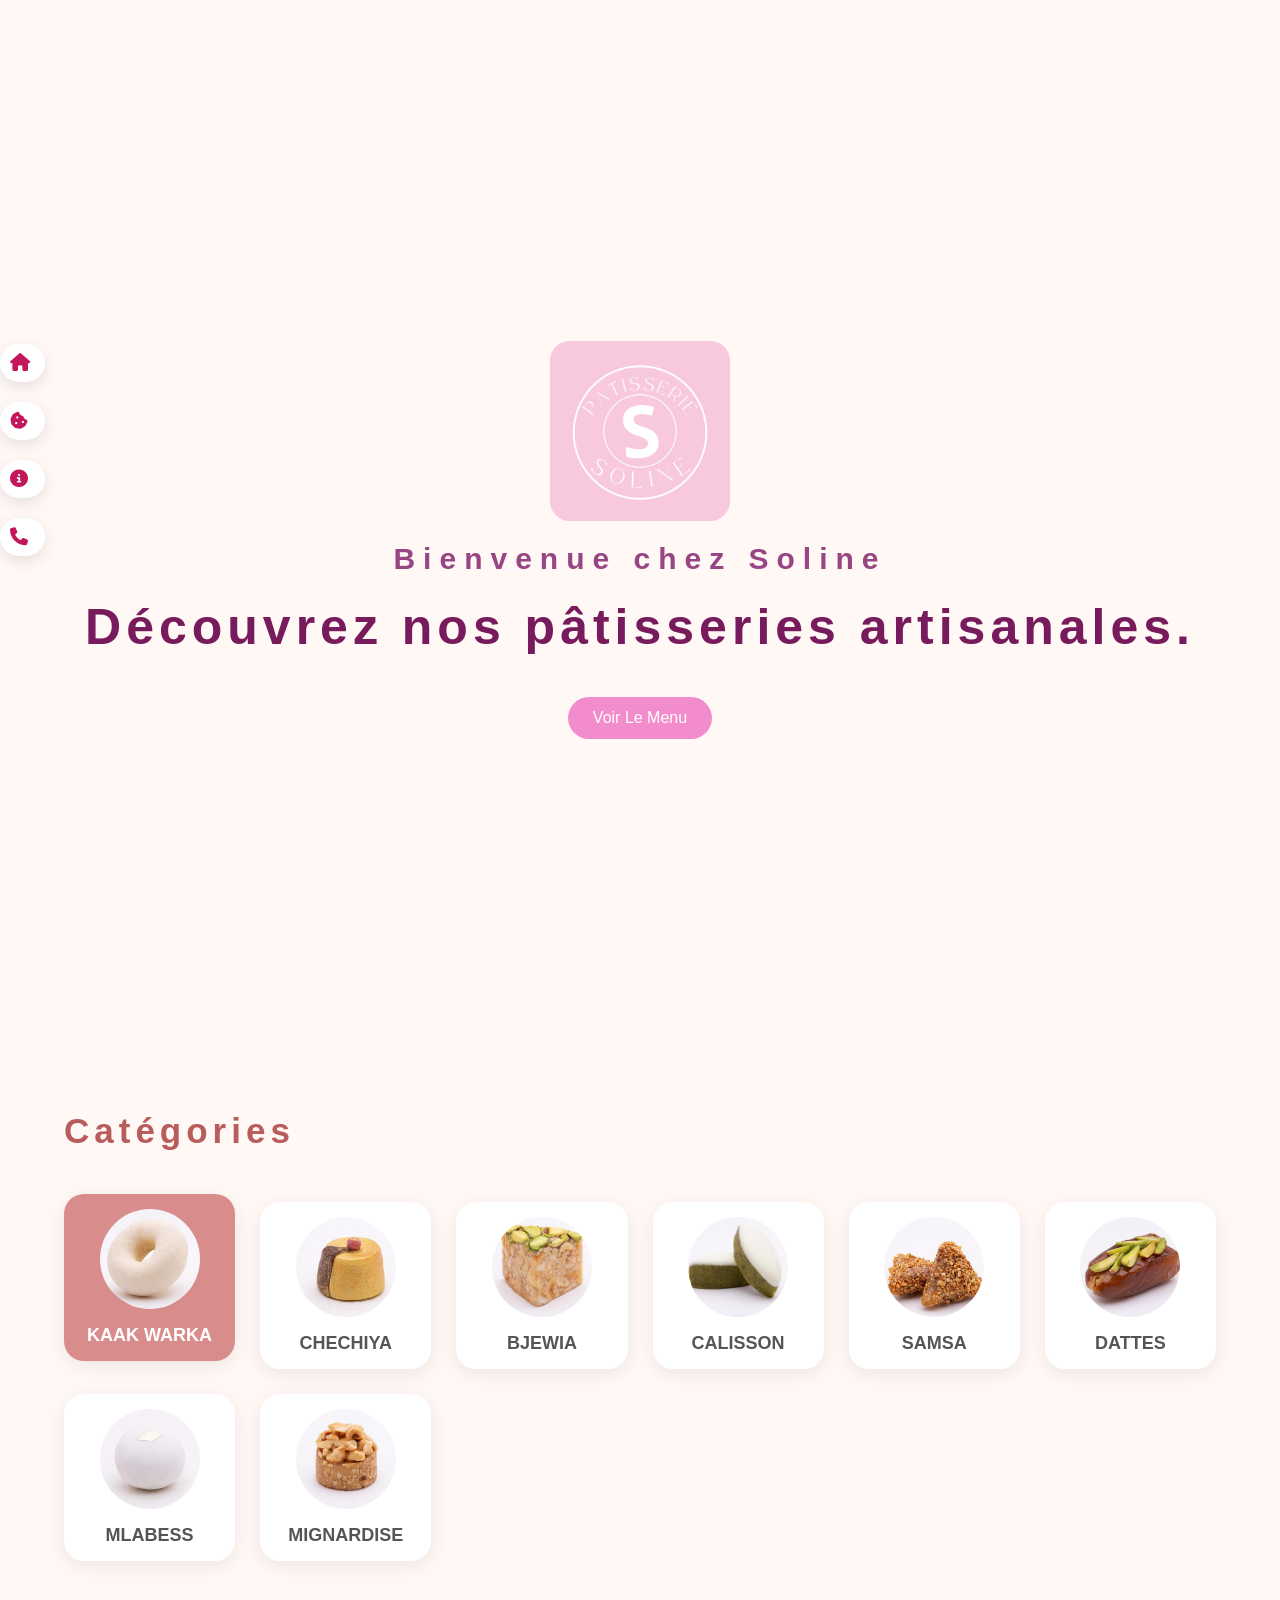
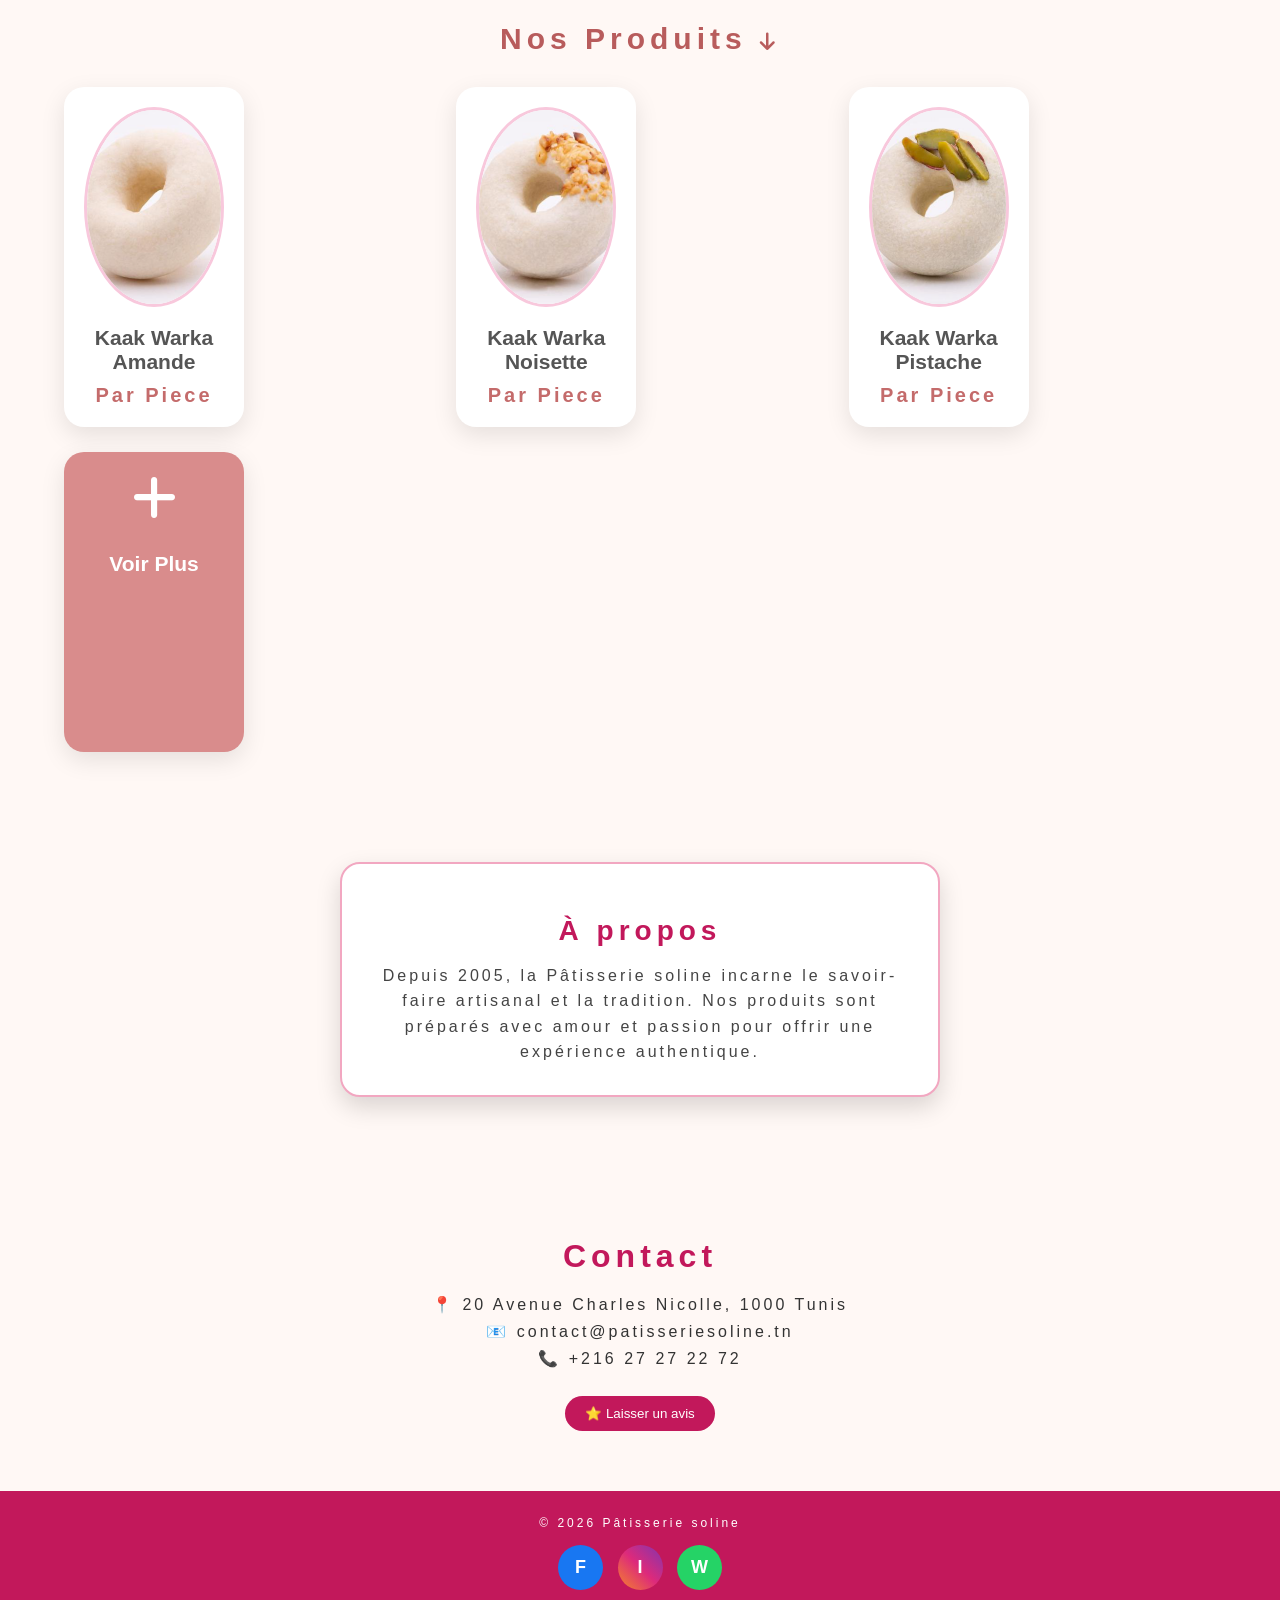
==== index.html @ 96677d0b "Rename pat soline.html to index.html" ====
<!DOCTYPE html>
<html lang="en">
<head>
  <meta charset="UTF-8">
  <meta name="viewport" content="width=device-width, initial-scale=1.0">
  <title>Patisserie Soline</title>
  <link rel="stylesheet" href="styleso.css">

  <!-- icons -->
  <link rel="stylesheet" href="https://cdnjs.cloudflare.com/ajax/libs/font-awesome/6.5.0/css/all.min.css">
<style>html{
  scroll-behavior:smooth;
}</style>
</head>

<body>



<!-- LEFT SIDEBAR ICONS -->
<div class="sidebar">

  <a href="#hero">
    <i class="fa fa-home"></i>
    <span>Accueil</span>
  </a>
<a href="#categories">
  <i class="fa fa-cookie-bite"></i>
  <span>Produits</span>
</a>



  <a href="#about">
    <i class="fa fa-info-circle"></i>
    <span>À propos</span>
  </a>


  <a href="#contact">
    <i class="fa fa-phone"></i>
    <span>Contact</span>
  </a>
</div>

<!-- HERO -->
<section class="hero" id="hero">

  <!-- center content -->
  <div class="center">
<img src="S.png" alt="Patisserie Logo" class="logos">
    <h1>Bienvenue chez Soline</h1>
    <h2>Découvrez nos pâtisseries artisanales.</h2>

            <div class="buttons">
<a href="#categories" class="btn">Voir Le Menu</a>            </div>
  </div>

</section>






<section class="categories" id="categories">
    <div class="title">
        <h2>Catégories</h2>

</div>




    <!-- ================= CATEGORIES ================= -->

    <div class="category-list">

        <div class="category active" data-category="gateaux">

            <img src="1.PNG">

            <h3>KAAK WARKA</h3>

        </div>


        <div class="category" data-category="viennoiseries">

            <img src="2.PNG">

            <h3>CHECHIYA</h3>

        </div>


        <div class="category" data-category="biscuits">

            <img src="3.PNG">

            <h3>BJEWIA</h3>

        </div>


        <div class="category" data-category="anniversaire">

            <img src="4.PNG">

            <h3>CALISSON</h3>

        </div>


        <div class="category" data-category="chocolat">

            <img src="5.PNG">

            <h3>SAMSA</h3>

        </div>


        <div class="category" data-category="sale">

            <img src="6.PNG">

            <h3>DATTES</h3>

        </div>


        <div class="category" data-category="boissons">

            <img src="7.PNG">

            <h3>MLABESS</h3>

        </div>
                <div class="category" data-category="bois">

            <img src="8.PNG">

            <h3>MIGNARDISE</h3>

</div>

    </div>


    <!-- ================= PRODUITS ================= -->

    <h2 class="subtitle">

        Nos Produits

        <i class="fa-solid fa-arrow-down"></i>

    </h2>



    <div class="products">


        <!-- ================= GATEAUX ================= -->

        <div class="product-card gateaux">
    <img src="1.PNG">
    <h3>Kaak Warka Amande</h3>
    <p>Par Piece</p>
</div>


<div class="product-card gateaux">
    <img src="11.PNG">
    <h3>Kaak Warka Noisette</h3>
    <p>Par Piece</p>
</div>


<div class="product-card gateaux">
    <img src="12.PNG">
    <h3>Kaak Warka Pistache</h3>
    <p>Par Piece</p>
</div>


<!-- caché -->
<div class="product-card gateaux extra-product">
    <img src="13.PNG">
    <h3>Kaak Warka Framboise</h3>
    <p>Par Piece</p>
</div>


        <!-- ================= VIENNOISERIES ================= -->

        <div class="product-card viennoiseries">

            <img src="2.PNG">

            <h3>Chechiya Pistache</h3>

            <p>Par Piece</p>

        </div>

        <div class="product-card viennoiseries">

            <img src="21.PNG">

            <h3>Chechya Noisette</h3>

            <p>Par Piece</p>

        </div>




        <!-- ================= BISCUITS ================= -->

        <div class="product-card biscuits">

            <img src="3.PNG">

            <h3>Bjeouia Fekia</h3>

            <p>Par Piece</p>

        </div>

        <div class="product-card biscuits">

            <img src="31.PNG">

            <h3>Bjewia Bourgeoise</h3>

            <p>Par Piece</p>

        </div>

        <div class="product-card biscuits">

            <img src="32.PNG">

            <h3>Bjewia Cigard Noisette</h3>

            <p>Par Piece</p>

        </div>     

<div class="product-card biscuits extra-product">

            <img src="33.PNG">

            <h3>Bjewia Cigard Pistache</h3>

            <p>Par Piece</p>

        </div>


        <!-- ================= ANNIVERSAIRE ================= -->

        <div class="product-card anniversaire">

            <img src="4.PNG">

            <h3>Calisson Pistache</h3>

            <p>Par Piece</p>

        </div>

        <div class="product-card anniversaire">

            <img src="41.PNG">

            <h3>Calisson Noisette</h3>

            <p>Par Piece</p>

        </div>



        <!-- ================= CHOCOLAT ================= -->

        <div class="product-card chocolat">

            <img src="5.PNG">

            <h3>Samsa Noisette</h3>

            <p>Par Piece</p>

        </div>

        <div class="product-card chocolat">

            <img src="51.PNG">

            <h3>Samsa Pistache</h3>

            <p>Par Piece</p>

        </div>





        <!-- ================= SALES ================= -->

        <div class="product-card sale">

            <img src="6.PNG">

            <h3>Dattes Noisette Pistache</h3>

            <p>Par Piece</p>

        </div>

        <div class="product-card sale">

            <img src="61.PNG">

            <h3>Dattes Amande Noisettes</h3>

            <p>Par Piece</p>

        </div>





        <!-- ================= BOISSONS ================= -->

        <div class="product-card boissons">

            <img src="7.PNG">

            <h3>Mlabess Amande</h3>

            <p>Par Piece</p>

        </div>

        <div class="product-card boissons">

            <img src="71.PNG">

            <h3>Mlabess Pistache</h3>

            <p>Par Piece</p>

        </div>



        <div class="product-card bois">

            <img src="8.PNG">

            <h3>Mignardise Bouquet Noisette</h3>

            <p>Par Piece</p>

        </div>

        <div class="product-card bois">

            <img src="81.PNG">

            <h3>Mignardise Bouquet Framboise Pistache</h3>

            <p>Par Piece</p>

        </div>

        <!-- ================= VOIR PLUS ================= -->
        <div class="product-card more"> <i class="fa-solid fa-plus"></i> <h3>Voir Plus</h3> </div>
    </div> 

</section>












<!-- ABOUT -->
<section id="about" class="about">
      <div class="about-box">
    <h2>À propos</h2>
    <p>
      Depuis 2005, la Pâtisserie soline incarne le savoir-faire artisanal et la tradition.
      Nos produits sont préparés avec amour et passion pour offrir une expérience authentique.
    </p>
  </div>
</section>




<!-- CONTACT -->
<!-- CONTACT -->
<section  id="contact" class="contact">
  <h2>Contact</h2>

  <p>📍 20 Avenue Charles Nicolle, 1000 Tunis</p>
  <p>📧 contact@patisseriesoline.tn</p>
  <p>📞 +216 27 27 22 72</p>

  <button class="review-btn" onclick="openForm()">
    ⭐ Laisser un avis
  </button>

</section>

<!-- FEEDBACK POPUP -->
<div class="overlay" id="overlay">
  <div class="feedback-box">

    <h3>💬 Feedback</h3>

<div class="emojis">
  <span onclick="selectEmoji(this)">😍</span>
  <span onclick="selectEmoji(this)">😊</span>
  <span onclick="selectEmoji(this)">😐</span>
  <span onclick="selectEmoji(this)">😕</span>
  <span onclick="selectEmoji(this)">😡</span>
</div>

    <textarea placeholder="Write your review..."></textarea>

    <div class="buttons">
<button class="send" onclick="sendReview()">Send</button>
      <button class="cancel" onclick="closeForm()">Cancel</button>
    </div>

  </div>
</div>

<!-- FOOTER -->

    
 <footer class="footer">

  <p>© 2026 Pâtisserie soline</p>

  <div class="social-icons">

    <a href="https://facebook.com" target="_blank" class="circle fb">F</a>

    <a href="https://instagram.com" target="_blank" class="circle ig">I</a>

    <a href="https://wa.me/21627272272" target="_blank" class="circle wa">W</a>

  </div>

</footer>  


    



<script>
function openForm(){
  document.getElementById("overlay").style.display = "flex";
}

function closeForm(){
  document.getElementById("overlay").style.display = "none";
}
function sendReview(){
  alert("Merci pour votre avis ❤️");
  closeForm(); // يسكر الفورم بعد الإرسال
}

let selectedEmoji = "";

function selectEmoji(el){

  // نحيد active من الكل
  document.querySelectorAll(".emojis span").forEach(e => {
    e.classList.remove("active");
  });

  // نخلي كان المختار
  el.classList.add("active");

  selectedEmoji = el.innerText;
}




// ================= CATEGORY FILTER =================

const categories = document.querySelectorAll(".category");
const products = document.querySelectorAll(".product-card");
const moreCard = document.querySelector(".more");


showProducts("gateaux");



categories.forEach(category => {

    category.addEventListener("click", () => {

        categories.forEach(cat => {
            cat.classList.remove("active");
        });

        category.classList.add("active");

        let selectedCategory = category.dataset.category;

        showProducts(selectedCategory);

    });

});

function showProducts(categoryName){

    let count = 0;

    products.forEach(product => {

        // نخفي الكل في الأول
        product.style.display = "none";


        if(product.classList.contains(categoryName)){


            // المنتجات الإضافية تبقى مخفية
            if(product.classList.contains("extra-product")){

                product.style.display = "none";

            }
            else{

                product.style.display = "block";
                count++;

            }

        }

    });



    // Voir Plus فقط للكاك و البجوية
    if(categoryName === "gateaux" || categoryName === "biscuits"){

        moreCard.style.display="block";


        moreCard.onclick=function(){


            document.querySelectorAll(
                "."+categoryName+".extra-product"
            ).forEach(item=>{

                item.style.display="block";

            });


            moreCard.style.display="none";

        };


    }else{

        moreCard.style.display="none";

    }

}









</script>
</body>
</html>
---- styleso.css ----
*{
  margin:0;
  padding:0;
  box-sizing:border-box;
  font-family: "Arial", sans-serif;
}
body{
  margin:0;
  padding:0;
  min-height:100vh;
    background:#FFF8F5;
}
/* BACKGROUND like image */
.hero{
  height:100vh;
  display:flex;
  justify-content:center;
  align-items:center;


  /* pattern light like your image */
  background-size: 40px 40px;
}

/* CENTER CONTENT */
.center{
  text-align:center;
  color:#8a6f63;
}

/* logo */




.logos{
  width:180px;
  height:auto;
  margin-bottom:20px;
  display:block;

  margin-left:auto;
  
  margin-right:auto;
  object-fit:contain;
    display:flex;
    justify-content:flex-start;
    align-items:center;
    box-shadow:0 15px 35px rgba(219, 211, 211, 0);
border-radius:20px;
}



/* text style */
h1{
  letter-spacing:5px;
  font-size:30px;
  font-weight:normal;
color:#974683;
letter-spacing:8px;
font-weight:700;
line-height:1.2;
}

h2{
  font-size:50px;
  letter-spacing:5px;
  margin:20px 0;
  color:#771b5c;
font-weight:700;
line-height:1.2;
}

p{
  letter-spacing:3px;
  font-size:12px;
}

/* arrow */
.arrow{
  display:inline-block;
  margin-top:30px;
  font-size:25px;
  color:#8a6f63;
  text-decoration:none;
  animation:bounce 1s infinite;
}

@keyframes bounce{
  0%,100%{transform:translateY(0);}
  50%{transform:translateY(10px);}
}

.sidebar{
  position:fixed;
  left:0;
  top:50%;
  transform:translateY(-50%);
  display:flex;
  flex-direction:column;
  gap:20px;
}

/* link style */
.sidebar a{
  display:flex;
  align-items:center;
  gap:10px;
  text-decoration:none;
  color:#c2185b;
  background:white;
  padding:10px;
  border-radius:50px;
  width:45px; /* initial small */
  overflow:hidden;
  transition:0.3s;
  box-shadow:0 5px 15px rgba(0,0,0,0.1);
}

/* icon */
.sidebar i{
  font-size:18px;
}

/* text hidden */
.sidebar span{
  opacity:0;
  white-space:nowrap;
  transition:0.3s;
}

/* hover effect */
.sidebar a:hover{
  width:140px;
  background:#c2185b;
  color:white;
}

/* show text on hover */
.sidebar a:hover span{
  opacity:1;
  margin-left:5px;
}





.about{
  display:flex;
  justify-content:center;
  align-items:center;
  padding:60px 20px;
}

.about-box{
  background:white;
  max-width:600px;
  padding:30px;
  border-radius:20px;
  box-shadow:0 10px 25px rgba(0,0,0,0.15);
  text-align:center;
  border:2px solid #f2a7c1;


}

.about-box h2{
  margin-bottom:15px;
  color:#c2185b;
  font-size:28px;
}

.about-box p{
  font-size:16px;
  line-height:1.6;
  color:#444;


  
}






.products-section{
  padding:60px 20px;
  text-align:center;
}

.products-section h2{
  font-size:32px;
  margin-bottom:40px;
  color:#c2185b;
}

/* container */
.products-container{
  display:flex;
  justify-content:center;
  gap:40px;
  flex-wrap:wrap;
}

/* card */
.product-card{
  background:white;
  padding:20px;
  border-radius:20px;
  box-shadow:0 10px 25px rgba(0,0,0,0.15);
  width:180px;
  transition:0.3s;
}

.product-card:hover{
  transform:translateY(-5px);
}

/* image mdawra */
.product-card img{
  width:130px;
  height:130px;
  border-radius:50%;
  object-fit:cover;
  border:3px solid #f8c8dc;
}

/* texte */
.product-card h3{
  margin:10px 0 5px;
  font-size:18px;
}

/* prix */

.price{
  color:white;
  background:#a77a8c;
  display:inline-block;
  padding:5px 12px;
  border-radius:20px;
  font-size:14px;
}







body{
  margin:0;
  font-family:Arial;
  background:#f8c8dc;

  padding-top:60px;

}

/* contact */
.contact{
  text-align:center;
  padding:60px 20px;
}

.contact h2{
  color:#c2185b;
  font-size:32px;
}

.contact p{
  font-size:16px;
  margin:8px 0;
}

.review-btn{
  margin-top:20px;
  padding:10px 20px;
  border:none;
  background:#c2185b;
  color:white;
  border-radius:20px;
  cursor:pointer;
}

/* popup */
.overlay{
  display:none;
  position:fixed;
  top:0;
  left:0;
  width:100%;
  height:100%;
  background:rgba(0,0,0,0.5);
  justify-content:center;
  align-items:center;
}

.feedback-box{
  background:white;
  padding:25px;
  border-radius:20px;
  width:300px;
  text-align:center;
}

.emojis span{
  font-size:26px;
  margin:5px;
  cursor:pointer;
  transition:0.2s;
  opacity:0.4; /* الكل باهت */
}

.emojis span.active{
  opacity:1;
  transform:scale(1.4);
}

textarea{
  width:100%;
  margin-top:10px;
  padding:10px;
  border-radius:10px;
}

/* buttons */


.send{
  background:#c2185b;
  color:white;
  border:none;
  padding:8px 15px;
  border-radius:10px;
}

.cancel{
  background:#777;
  color:white;
  border:none;
  padding:8px 15px;
  border-radius:10px;
}

/* footer */
.footer{
  text-align:center;
  padding:25px;
  background:#c2185b;
  color:white;
}

/* container */
.social-icons{
  margin-top:10px;
}

/* cercle */
.circle{
  display:inline-flex;
  justify-content:center;
  align-items:center;
  width:45px;
  height:45px;
  margin:5px;
  border-radius:50%;
  text-decoration:none;
  color:white;
  font-weight:bold;
  font-size:18px;
  transition:0.3s;
}

/* facebook circle */
.fb{
  background:#1877f2;
}

/* instagram circle */
.ig{
  background:linear-gradient(45deg,#f58529,#dd2a7b,#8134af);
}

/* whatsapp circle */
.wa{
  background:#25d366;
}

/* hover */
.circle:hover{
  transform:scale(1.2);
  box-shadow:0 5px 15px rgba(0,0,0,0.3);
}

section{
  padding-top:80px;
}




.btn-commande{
  background:#e91e63;
  color:white;
  padding:10px 18px;
  border-radius:20px;
  text-decoration:none;
  font-weight:bold;
  transition:0.3s;
}

.btn-commande:hover{
  background:#c2185b;
  transform:scale(1.05);
}


.logo{
    font-size:30px; 
    /* تكبير اسم الموقع */

    color:white; 
    /* لون النص */

    font-family:Georgia, 'Times New Roman', Times, serif; 
    /* نوع خط مختلف يعطي شكل stylish */

    letter-spacing:2px; 
    /* يبعد الحروف على بعضهم */

    text-transform:uppercase; 
    /* يخلي الحروف كبار */
}


.buttons{
    display:flex;
    justify-content:center; /* يهبط الزر للوسط أفقيا */
    align-items:center;
    width:100%;
}

.buttons button{
    padding:20px 30px;
    border:none;
    border-radius:30px;
    cursor:pointer;
    background:#cf4f9e;
    color:white;
    transition:0.3s;
    font-size:15px;
}

.buttons button:hover{
    background:#7c335b;
}


.hire-btn{
background:#C75B8A;
color:white;
box-shadow:0 10px 25px rgba(199,91,138,.25);
  text-decoration: none;
    display:block;
    width:max-content;
    margin:40px auto 0;
    padding:15px 40px;
    border-radius:40px;
    transition:all 0.3s ease;

}


.hire-btn:hover{
    background:#B34777;
    transform:translateY(-3px);
  box-shadow: 0 0 20px #4c236d;}


.btn{
  display:block;
  width:max-content;
  margin:20px auto;
  background:#f38ccc;
  color:white;
  padding:12px 25px;
  border-radius:25px;
  text-decoration:none;
}

.btn:hover{
  background: #9b318d;
  transform: translateY(-5px);
  box-shadow: 0 0 20px #4c236d;
}










body{
    background:#fff8f5;
    color:#333;
}


/* ================= SECTION ================= */

.categories{
    width:90%;
    margin:50px auto;
}


/* ================= TITLE ================= */

.title{
    display:flex;
    justify-content:space-between;
    align-items:center;
    margin-bottom:30px;
}


.title h2{
    font-size:35px;
    color:#b85c5c;
    font-weight:700;
}


.title a{
    text-decoration:none;
    color:#b85c5c;
    font-size:17px;
    font-weight:600;
    transition:.3s;
}


.title a:hover{
    color:#8d3f3f;
}



/* ================= CATEGORY LIST ================= */


.category-list{
    display:grid;
    grid-template-columns:repeat(auto-fit,minmax(150px,1fr));
    gap:25px;
}



.category{

    background:white;
    padding:15px;
    border-radius:20px;
    text-align:center;
    cursor:pointer;
    box-shadow:0 5px 20px rgba(0,0,0,0.08);
    transition:.4s;
}



.category img{

    width:100px;
    height:100px;
    object-fit:cover;
    border-radius:50%;
    margin-bottom:12px;

}



.category h3{

    color:#555;
    font-size:18px;

}



.category:hover,
.category.active{

    transform:translateY(-8px);
    background:#d98c8c;
    color:white;

}



.category.active h3,
.category:hover h3{

    color:white;

}



/* ================= SUBTITLE ================= */


.subtitle{

    margin:60px 0 30px;
    text-align:center;
    color:#b85c5c;
    font-size:30px;

}


.subtitle i{

    font-size:20px;

}




/* ================= PRODUCTS ================= */





.products{
    display:grid;
    grid-template-columns:repeat(3,1fr);
    gap:25px;
}






.product-card{

    background:white;
    border-radius:20px;
    overflow:hidden;
    box-shadow:0 8px 25px rgba(0,0,0,0.1);
    text-align:center;
    padding-bottom:20px;
    transition:.4s;
    cursor:pointer;

}



.product-card:hover{

    transform:translateY(-10px);
    box-shadow:0 15px 30px rgba(0,0,0,0.15);

}



.product-card img{

    width:100%;
    height:200px;
    object-fit:cover;

}



.product-card h3{

    margin-top:15px;
    color:#555;
    font-size:21px;

}



.product-card p{

    margin-top:10px;
    color:#c46b6b;
    font-size:20px;
    font-weight:bold;

}




/* ================= VOIR PLUS CARD ================= */


.product-card.more{

    height:300px;
    display:flex;
    flex-direction:column;
    justify-content:center;
    align-items:center;
    background:#d98c8c;
    color:white;

}



.more i{

    font-size:50px;
    margin-bottom:15px;

}



.more h3{

    color:white;

}





/* ================= ANIMATION ================= */


.product-card{

    animation:show .5s ease;

}


@keyframes show{

    from{
        opacity:0;
        transform:scale(.8);
    }

    to{
        opacity:1;
        transform:scale(1);
    }

}




/* ================= RESPONSIVE ================= */


@media(max-width:768px){


    .categories{
        width:95%;
    }


    .title h2{
        font-size:28px;
    }


    .category-list{

        grid-template-columns:repeat(2,1fr);

    }


    .products{

        grid-template-columns:repeat(1,1fr);

    }


}





.extra-product{
    display:none;
}
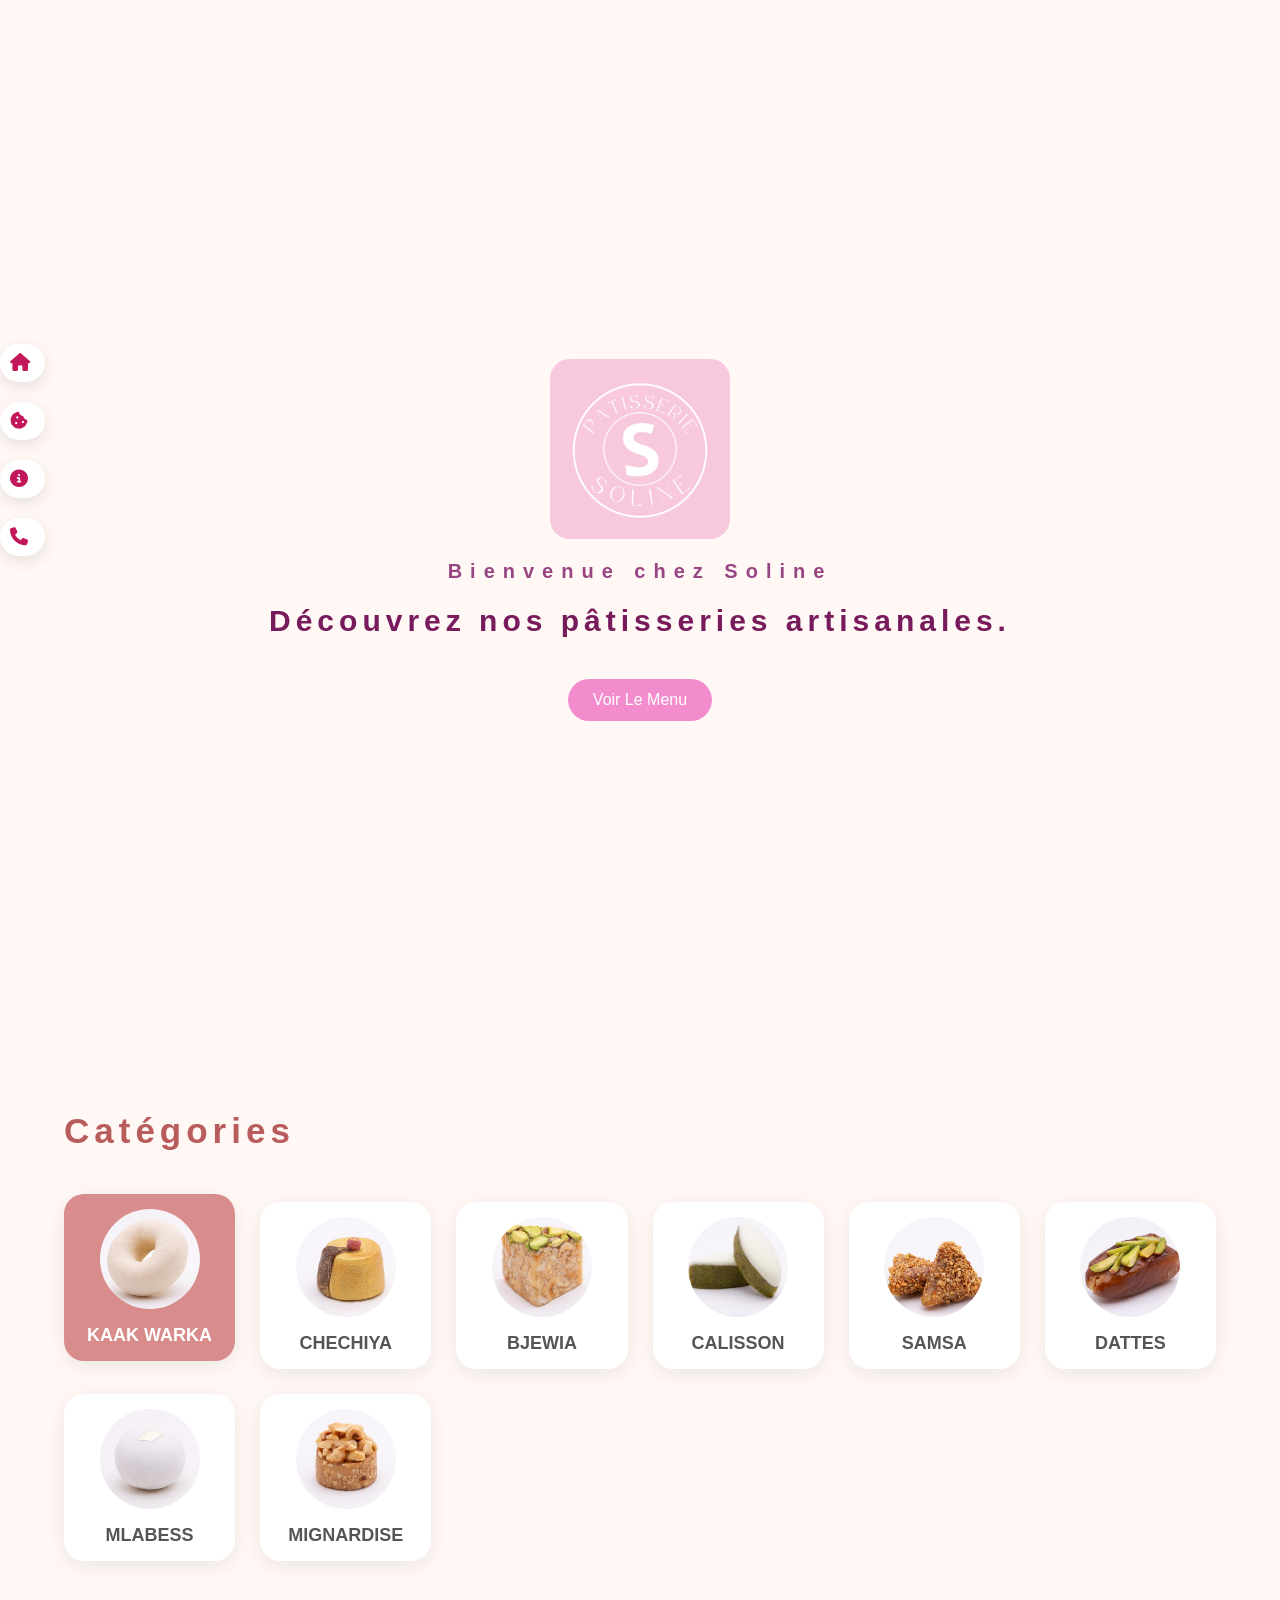
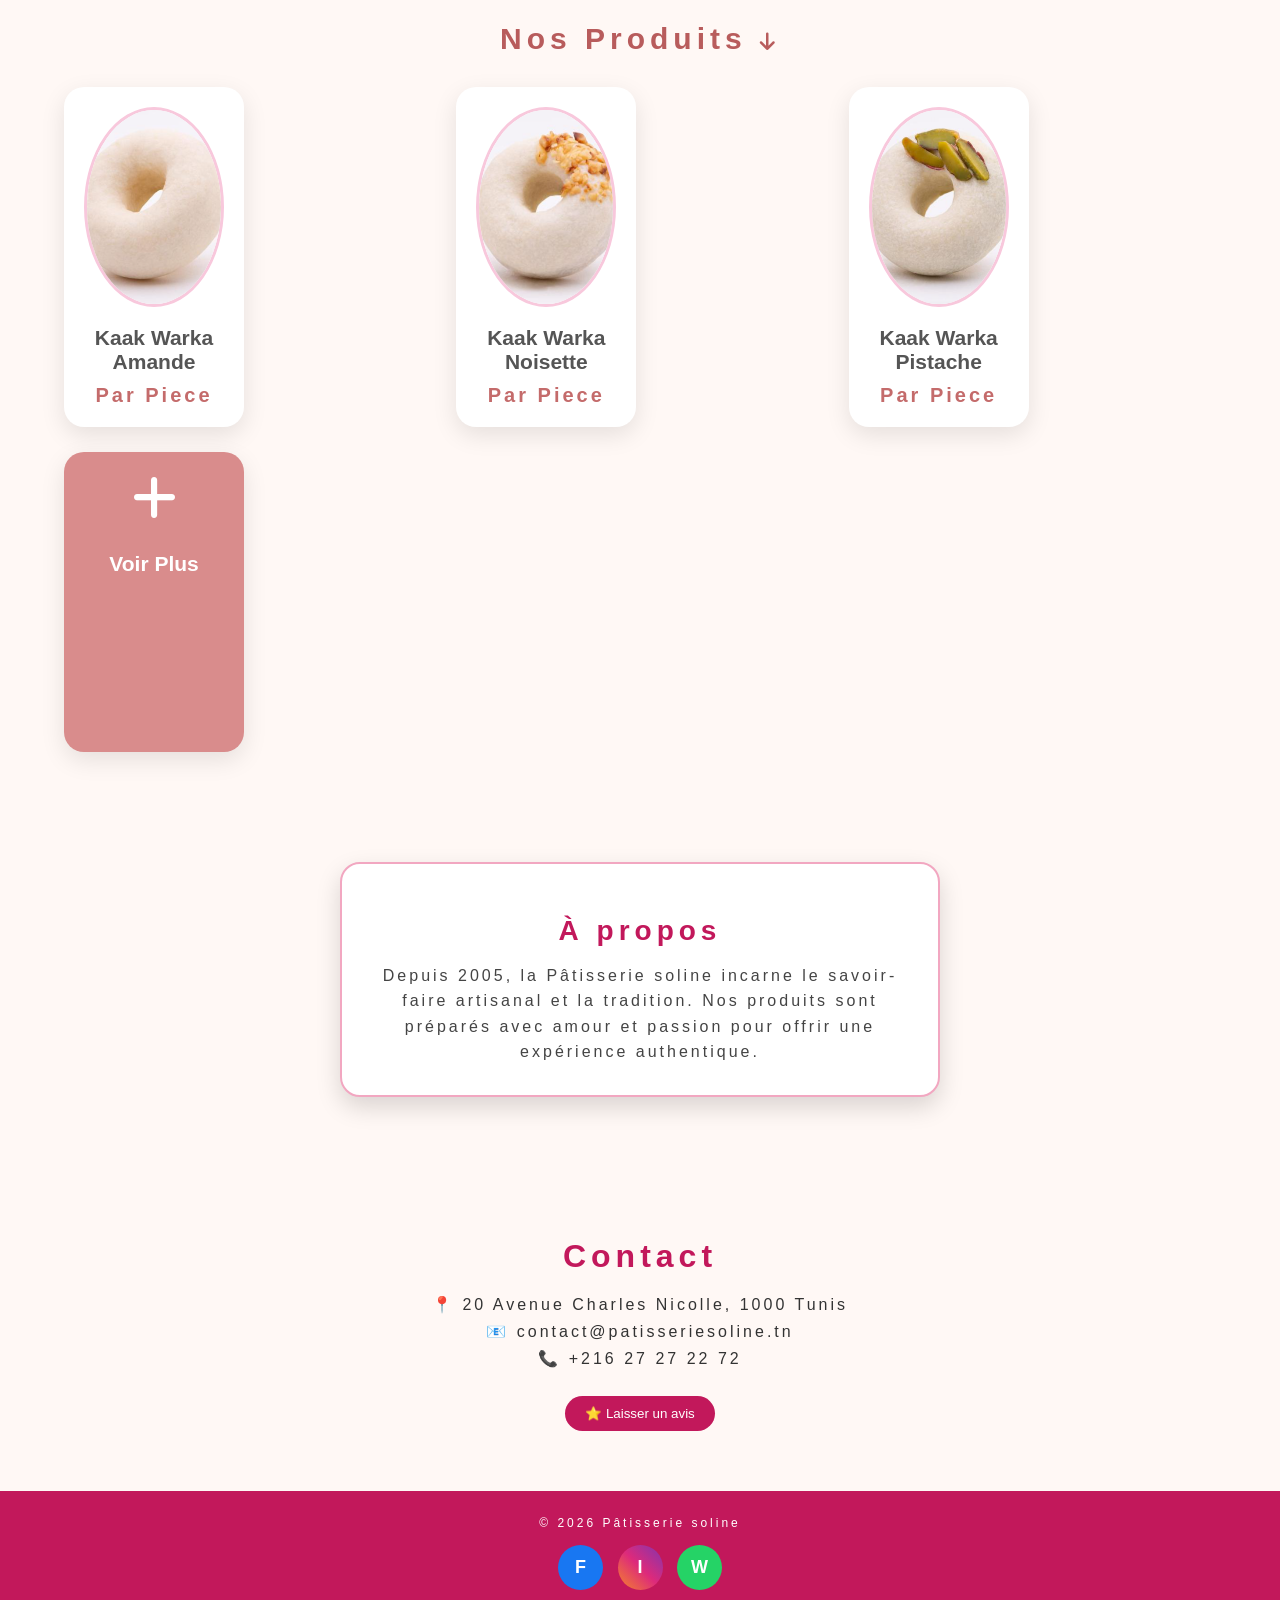
==== commit b28b71ee: "Update index.html" ====
--- a/index.html
+++ b/index.html
@@ -260,7 +260,15 @@
             <p>Par Piece</p>
 
         </div>
-
+<div class="product-card biscuits extra-product">
+
+            <img src="34.PNG">
+
+            <h3>Bjewia Carre Pistache</h3>
+
+            <p>Par Piece</p>
+
+        </div>
 
         <!-- ================= ANNIVERSAIRE ================= -->
 
--- a/styleso.css
+++ b/styleso.css
@@ -55,7 +55,7 @@
 /* text style */
 h1{
   letter-spacing:5px;
-  font-size:30px;
+  font-size:20px;
   font-weight:normal;
 color:#974683;
 letter-spacing:8px;
@@ -64,7 +64,7 @@
 }
 
 h2{
-  font-size:50px;
+  font-size:30px;
   letter-spacing:5px;
   margin:20px 0;
   color:#771b5c;
@@ -814,4 +814,4 @@
 
 .extra-product{
     display:none;
-}+}
